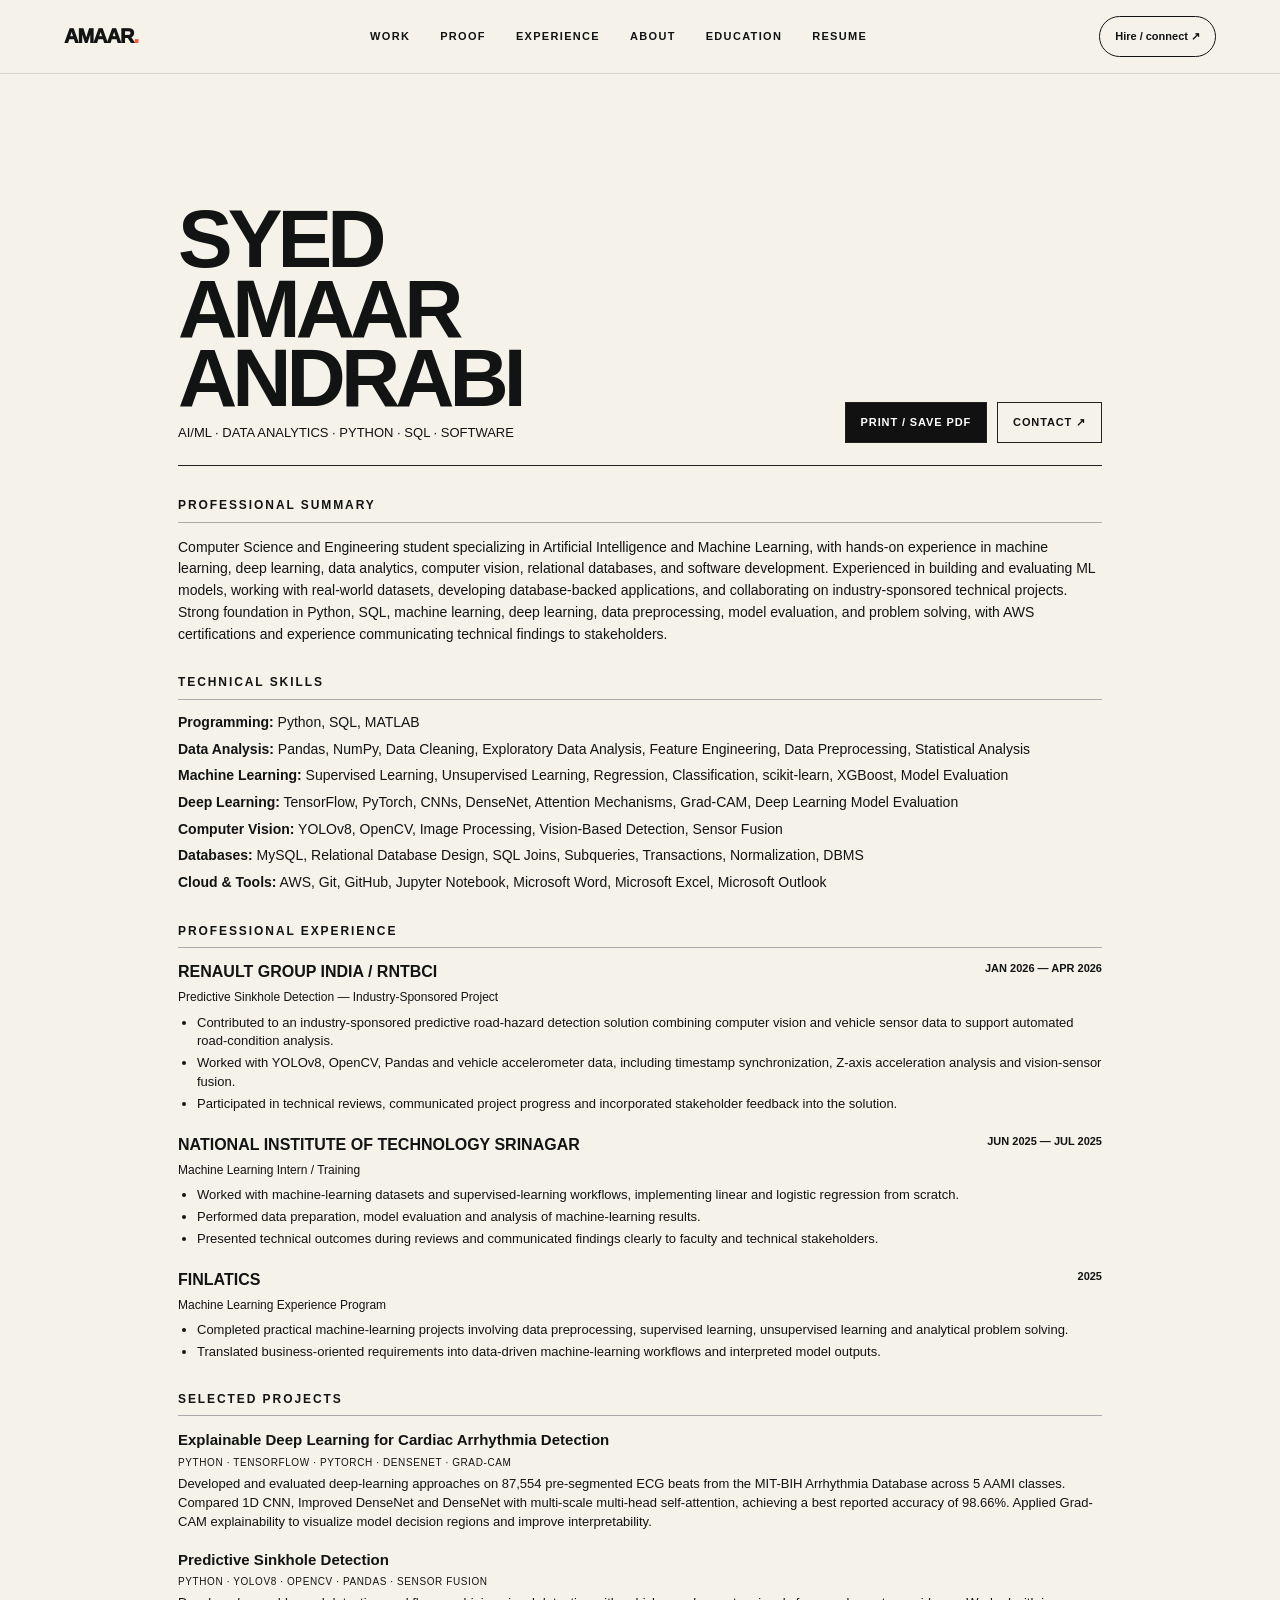
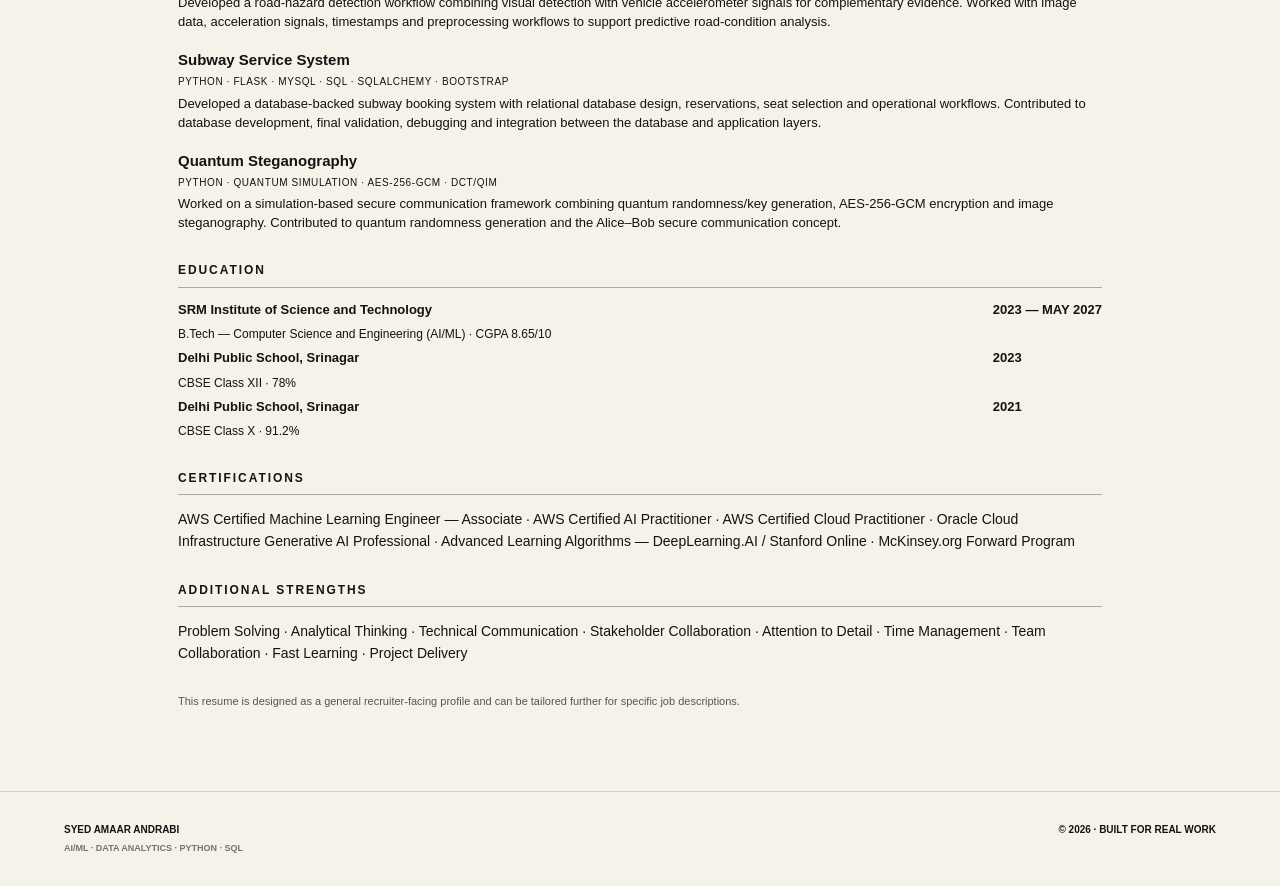
==== resume.html @ 5c169133 "Add general recruiter resume page" ====
<!doctype html>
<html lang="en">
<head>
<meta charset="utf-8">
<meta name="viewport" content="width=device-width,initial-scale=1">
<title>Syed Amaar Andrabi — Resume</title>
<meta name="description" content="Syed Amaar Andrabi resume — AI/ML, data analytics, Python, SQL and software development.">
<link rel="stylesheet" href="styles.css?v=4">
<link rel="stylesheet" href="mobile-fix.css?v=1">
<style>
.resume-page{max-width:980px;margin:0 auto;padding:130px 28px 70px}.resume-top{display:flex;justify-content:space-between;gap:30px;align-items:flex-end;border-bottom:1px solid #222;padding-bottom:22px;margin-bottom:30px}.resume-top h1{font-size:clamp(42px,7vw,82px);line-height:.85;margin:0;letter-spacing:-.06em}.resume-top p{margin:10px 0 0;font-size:13px}.resume-actions{display:flex;gap:10px;flex-wrap:wrap}.resume-actions a{border:1px solid #222;padding:11px 15px;text-decoration:none;color:#111;font-size:11px;font-weight:700;letter-spacing:.08em}.resume-actions a:first-child{background:#111;color:#fff}.resume-section{margin:28px 0}.resume-section h2{font-size:12px;letter-spacing:.16em;margin:0 0 12px;border-bottom:1px solid #aaa;padding-bottom:7px}.resume-section p{font-size:14px;line-height:1.55}.resume-skills p{margin:5px 0}.resume-entry{margin:0 0 19px}.resume-entry-head{display:flex;justify-content:space-between;gap:20px}.resume-entry h3{font-size:16px;margin:0}.resume-entry .date{font-size:11px;font-weight:700;white-space:nowrap}.resume-entry .role{font-size:12px;margin:3px 0 7px}.resume-entry ul{margin:0;padding-left:19px}.resume-entry li{font-size:13px;line-height:1.45;margin:3px 0}.resume-project{margin-bottom:16px}.resume-project h3{font-size:15px;margin:0}.resume-project .tech{font-size:10px;letter-spacing:.06em;margin:3px 0 5px}.resume-project p{font-size:13px;margin:0;line-height:1.45}.resume-edu{display:grid;grid-template-columns:1fr auto;gap:5px 25px}.resume-edu strong{font-size:13px}.resume-edu span{font-size:12px}.resume-note{font-size:11px!important;opacity:.7}@media(max-width:700px){.resume-page{padding:100px 18px 45px}.resume-top{display:block}.resume-actions{margin-top:20px}.resume-entry-head{display:block}.resume-entry .date{display:block;margin-top:3px}.resume-edu{grid-template-columns:1fr}.resume-edu span{margin-bottom:8px}}
@media print{.nav,.resume-actions,footer{display:none!important}.resume-page{padding:20px;max-width:none}.resume-top h1{font-size:42px}}
</style>
</head>
<body>
<nav class="nav"><a class="logo" href="index.html#top">AMAAR<span>.</span></a><div class="navlinks"><a href="index.html#work">Work</a><a href="index.html#proof">Proof</a><a href="index.html#experience">Experience</a><a href="index.html#about">About</a><a href="index.html#education">Education</a><a href="resume.html">Resume</a></div><a class="pill" href="mailto:asyedamaar@gmail.com">Hire / connect ↗</a></nav>
<main class="resume-page">
<div class="resume-top"><div><h1>SYED<br>AMAAR<br>ANDRABI</h1><p>AI/ML · DATA ANALYTICS · PYTHON · SQL · SOFTWARE</p></div><div class="resume-actions"><a href="javascript:window.print()">PRINT / SAVE PDF</a><a href="mailto:asyedamaar@gmail.com">CONTACT ↗</a></div></div>
<section class="resume-section"><h2>PROFESSIONAL SUMMARY</h2><p>Computer Science and Engineering student specializing in Artificial Intelligence and Machine Learning, with hands-on experience in machine learning, deep learning, data analytics, computer vision, relational databases, and software development. Experienced in building and evaluating ML models, working with real-world datasets, developing database-backed applications, and collaborating on industry-sponsored technical projects. Strong foundation in Python, SQL, machine learning, deep learning, data preprocessing, model evaluation, and problem solving, with AWS certifications and experience communicating technical findings to stakeholders.</p></section>
<section class="resume-section resume-skills"><h2>TECHNICAL SKILLS</h2><p><strong>Programming:</strong> Python, SQL, MATLAB</p><p><strong>Data Analysis:</strong> Pandas, NumPy, Data Cleaning, Exploratory Data Analysis, Feature Engineering, Data Preprocessing, Statistical Analysis</p><p><strong>Machine Learning:</strong> Supervised Learning, Unsupervised Learning, Regression, Classification, scikit-learn, XGBoost, Model Evaluation</p><p><strong>Deep Learning:</strong> TensorFlow, PyTorch, CNNs, DenseNet, Attention Mechanisms, Grad-CAM, Deep Learning Model Evaluation</p><p><strong>Computer Vision:</strong> YOLOv8, OpenCV, Image Processing, Vision-Based Detection, Sensor Fusion</p><p><strong>Databases:</strong> MySQL, Relational Database Design, SQL Joins, Subqueries, Transactions, Normalization, DBMS</p><p><strong>Cloud &amp; Tools:</strong> AWS, Git, GitHub, Jupyter Notebook, Microsoft Word, Microsoft Excel, Microsoft Outlook</p></section>
<section class="resume-section"><h2>PROFESSIONAL EXPERIENCE</h2>
<div class="resume-entry"><div class="resume-entry-head"><h3>RENAULT GROUP INDIA / RNTBCI</h3><span class="date">JAN 2026 — APR 2026</span></div><div class="role">Predictive Sinkhole Detection — Industry-Sponsored Project</div><ul><li>Contributed to an industry-sponsored predictive road-hazard detection solution combining computer vision and vehicle sensor data to support automated road-condition analysis.</li><li>Worked with YOLOv8, OpenCV, Pandas and vehicle accelerometer data, including timestamp synchronization, Z-axis acceleration analysis and vision-sensor fusion.</li><li>Participated in technical reviews, communicated project progress and incorporated stakeholder feedback into the solution.</li></ul></div>
<div class="resume-entry"><div class="resume-entry-head"><h3>NATIONAL INSTITUTE OF TECHNOLOGY SRINAGAR</h3><span class="date">JUN 2025 — JUL 2025</span></div><div class="role">Machine Learning Intern / Training</div><ul><li>Worked with machine-learning datasets and supervised-learning workflows, implementing linear and logistic regression from scratch.</li><li>Performed data preparation, model evaluation and analysis of machine-learning results.</li><li>Presented technical outcomes during reviews and communicated findings clearly to faculty and technical stakeholders.</li></ul></div>
<div class="resume-entry"><div class="resume-entry-head"><h3>FINLATICS</h3><span class="date">2025</span></div><div class="role">Machine Learning Experience Program</div><ul><li>Completed practical machine-learning projects involving data preprocessing, supervised learning, unsupervised learning and analytical problem solving.</li><li>Translated business-oriented requirements into data-driven machine-learning workflows and interpreted model outputs.</li></ul></div>
</section>
<section class="resume-section"><h2>SELECTED PROJECTS</h2>
<div class="resume-project"><h3>Explainable Deep Learning for Cardiac Arrhythmia Detection</h3><div class="tech">PYTHON · TENSORFLOW · PYTORCH · DENSENET · GRAD-CAM</div><p>Developed and evaluated deep-learning approaches on 87,554 pre-segmented ECG beats from the MIT-BIH Arrhythmia Database across 5 AAMI classes. Compared 1D CNN, Improved DenseNet and DenseNet with multi-scale multi-head self-attention, achieving a best reported accuracy of 98.66%. Applied Grad-CAM explainability to visualize model decision regions and improve interpretability.</p></div>
<div class="resume-project"><h3>Predictive Sinkhole Detection</h3><div class="tech">PYTHON · YOLOV8 · OPENCV · PANDAS · SENSOR FUSION</div><p>Developed a road-hazard detection workflow combining visual detection with vehicle accelerometer signals for complementary evidence. Worked with image data, acceleration signals, timestamps and preprocessing workflows to support predictive road-condition analysis.</p></div>
<div class="resume-project"><h3>Subway Service System</h3><div class="tech">PYTHON · FLASK · MYSQL · SQL · SQLALCHEMY · BOOTSTRAP</div><p>Developed a database-backed subway booking system with relational database design, reservations, seat selection and operational workflows. Contributed to database development, final validation, debugging and integration between the database and application layers.</p></div>
<div class="resume-project"><h3>Quantum Steganography</h3><div class="tech">PYTHON · QUANTUM SIMULATION · AES-256-GCM · DCT/QIM</div><p>Worked on a simulation-based secure communication framework combining quantum randomness/key generation, AES-256-GCM encryption and image steganography. Contributed to quantum randomness generation and the Alice–Bob secure communication concept.</p></div>
</section>
<section class="resume-section"><h2>EDUCATION</h2><div class="resume-edu"><strong>SRM Institute of Science and Technology</strong><strong>2023 — MAY 2027</strong><span>B.Tech — Computer Science and Engineering (AI/ML) · CGPA 8.65/10</span><span></span><strong>Delhi Public School, Srinagar</strong><strong>2023</strong><span>CBSE Class XII · 78%</span><span></span><strong>Delhi Public School, Srinagar</strong><strong>2021</strong><span>CBSE Class X · 91.2%</span><span></span></div></section>
<section class="resume-section"><h2>CERTIFICATIONS</h2><p>AWS Certified Machine Learning Engineer — Associate · AWS Certified AI Practitioner · AWS Certified Cloud Practitioner · Oracle Cloud Infrastructure Generative AI Professional · Advanced Learning Algorithms — DeepLearning.AI / Stanford Online · McKinsey.org Forward Program</p></section>
<section class="resume-section"><h2>ADDITIONAL STRENGTHS</h2><p>Problem Solving · Analytical Thinking · Technical Communication · Stakeholder Collaboration · Attention to Detail · Time Management · Team Collaboration · Fast Learning · Project Delivery</p></section>
<p class="resume-note">This resume is designed as a general recruiter-facing profile and can be tailored further for specific job descriptions.</p>
</main>
<footer><div><b>SYED AMAAR ANDRABI</b><span>AI/ML · DATA ANALYTICS · PYTHON · SQL</span></div><div>© 2026 · BUILT FOR REAL WORK</div></footer>
</body>
</html>
---- styles.css ----
*{box-sizing:border-box}html{scroll-behavior:smooth}body{margin:0;background:#f5f2ea;color:#121313;font-family:Arial,Helvetica,sans-serif;line-height:1.55}a{color:inherit;text-decoration:none}i{font-style:normal;color:#ff5738}.nav{height:74px;padding:0 5vw;border-bottom:1px solid #d9d5cc;display:flex;align-items:center;justify-content:space-between;position:sticky;top:0;z-index:30;background:#f5f2eaf2;backdrop-filter:blur(12px)}.logo{font-weight:950;font-size:20px;letter-spacing:-1px}.logo span{color:#ff5738}.navlinks{display:flex;gap:30px;font-size:11px;font-weight:900;letter-spacing:.12em;text-transform:uppercase}.pill{border:1px solid #121313;border-radius:999px;padding:11px 15px;font-size:11px;font-weight:900}.hero{min-height:calc(100vh - 74px);padding:6vw 5vw 7vw;display:grid;grid-template-columns:1.05fr .95fr;gap:7vw;align-items:center}.status,.overline,.section-title>div>p,.casehero>p,.kicker{font-size:10px;font-weight:900;letter-spacing:.16em}.status{display:block;white-space:nowrap}.status i{display:inline-block;width:7px;height:7px;border-radius:50%;background:#ff5738;margin-right:8px;vertical-align:middle}.overline{color:#77736b;margin-top:28px}.hero h1{font-size:clamp(80px,11vw,170px);line-height:.77;letter-spacing:-.085em;margin:24px 0 30px}.hero-copy{max-width:610px;font-size:18px;line-height:1.6;color:#67635c}.hero-buttons{display:flex;gap:10px;margin-top:30px}.blackbtn,.linebtn{padding:14px 19px;border-radius:999px;font-size:12px;font-weight:900}.blackbtn{background:#121313;color:white}.linebtn{border:1px solid #121313}.hero-right{display:flex;justify-content:center}.terminal{background:#171a19;color:#e9e6de;width:min(560px,100%);padding:24px;box-shadow:25px 25px 0 #ded8cb;border:1px solid #292d2b}.termbar{display:flex;justify-content:space-between;color:#999b94;font-size:10px;letter-spacing:.1em;border-bottom:1px solid #303532;padding-bottom:16px}.termbar b{color:#ff5738}.termline{font-family:monospace;color:#aaa;margin-top:26px;font-size:12px}.termline em{color:#ff5738;font-style:normal}.terminal>strong{display:block;font-size:16px;letter-spacing:.06em;margin-top:8px}.metrics{display:grid;grid-template-columns:repeat(2,1fr);gap:1px;background:#3a3e3a;margin-top:12px}.metrics span{background:#171a19;padding:18px}.metrics b{display:block;font-size:28px}.metrics small{color:#8f938c;font-size:9px;letter-spacing:.1em}.cursor{color:#ff5738;margin-top:25px}.marquee{display:flex;justify-content:space-around;align-items:center;gap:18px;flex-wrap:wrap;border-block:1px solid #d9d5cc;padding:19px 5vw;font-size:10px;font-weight:950;letter-spacing:.15em;color:#65615a}.marquee b{color:#ff5738}.section{padding:10vw 5vw}.section-title{display:flex;justify-content:space-between;align-items:end;gap:50px;margin-bottom:50px}.section-title h2{font-size:clamp(54px,6vw,92px);line-height:.84;letter-spacing:-.075em;margin:10px 0}.section-intro{max-width:380px;color:#68645d;font-size:14px;line-height:1.6}.filterbar{display:flex;gap:7px;flex-wrap:wrap;margin-bottom:18px}.filterbar button{background:transparent;border:1px solid #d4cfc5;border-radius:999px;padding:9px 13px;font-size:10px;font-weight:900;cursor:pointer}.filterbar button.on{background:#121313;color:white;border-color:#121313}.project-grid{display:grid;grid-template-columns:repeat(2,1fr);gap:12px}.project-card{min-height:430px;padding:24px;display:flex;flex-direction:column;justify-content:space-between;border:1px solid #d3cec4;transition:transform .2s,box-shadow .2s}.project-card:hover{transform:translate(-4px,-4px);box-shadow:10px 10px 0 #121313}.project-card:nth-child(1){background:#e4eee8}.project-card:nth-child(2){background:#f0e0d9}.project-card:nth-child(3){background:#e7e2f0}.project-card:nth-child(4){background:#e8e7dc}.cardtop,.cardbottom{display:flex;justify-content:space-between;gap:15px;font-size:9px;font-weight:900;letter-spacing:.12em}.cardtop span{color:#ff5738}.project-card h3{font-size:35px;line-height:.96;letter-spacing:-.045em}.project-card p{color:#5f5c56;line-height:1.55}.cardbottom{border-top:1px solid #bbb5ab;padding-top:16px}.proof{background:#e0dbd0}.proofgrid{display:grid;grid-template-columns:repeat(4,1fr);border-top:1px solid #bcb5a9;border-left:1px solid #bcb5a9}.proofgrid div{padding:26px;border-right:1px solid #bcb5a9;border-bottom:1px solid #bcb5a9}.proofgrid strong{font-size:42px;letter-spacing:-.05em}.proofgrid span{display:block;font-size:9px;font-weight:900;letter-spacing:.13em;margin-top:6px}.proofgrid p{color:#68645d;font-size:12px}.experience{background:#171a19;color:#f4f1e9;padding:10vw 5vw}.section-inner{max-width:1250px;margin:auto}.light .section-title>div>p{color:#9c9f98}.exp-list{max-width:1050px}.exp-list article{display:grid;grid-template-columns:180px 1fr;gap:35px;border-top:1px solid #3b403c;padding:32px 0}.exp-list small{font-size:9px;color:#9c9f98;letter-spacing:.14em;font-weight:900}.exp-list h3{font-size:28px;margin:0 0 5px}.exp-list label{font-size:10px;letter-spacing:.12em;color:#ff947e;font-weight:900}.exp-list p{color:#c8cbc4;line-height:1.6;max-width:700px}.skilltable{display:grid;grid-template-columns:repeat(4,1fr);border-top:1px solid #d4cfc5;border-left:1px solid #d4cfc5}.skilltable div{min-height:190px;padding:22px;border-right:1px solid #d4cfc5;border-bottom:1px solid #d4cfc5}.skilltable small{font-size:9px;color:#999}.skilltable h3{font-size:19px;margin:30px 0 8px}.skilltable p{font-size:11px;color:#68645d}.credentials{padding:8vw 5vw;background:#121313;color:#f4f1e9;display:grid;grid-template-columns:1fr 1fr;gap:8vw}.credentials>div>p{font-size:10px;letter-spacing:.16em;font-weight:900}.credentials h2{font-size:clamp(50px,6vw,85px);line-height:.85;letter-spacing:-.07em}.credlist{border-top:1px solid #393d3a}.credlist span{display:flex;justify-content:space-between;gap:20px;padding:17px 0;border-bottom:1px solid #393d3a;font-size:12px;font-weight:700}.credlist b{color:#ff947e;font-size:9px}.about{display:grid;grid-template-columns:1fr 1fr;gap:8vw}.aboutcopy{max-width:650px}.aboutcopy>p{font-size:17px;color:#68645d;line-height:1.7}.contact{display:flex;gap:8px;flex-wrap:wrap;margin-top:28px}.contact a{border:1px solid #d4cfc5;padding:13px 15px;font-size:10px;font-weight:900}.contact a:hover{background:#121313;color:white}.casehero{padding:8vw 5vw 6vw;border-bottom:1px solid #d9d5cc}.back{font-size:10px;font-weight:900;letter-spacing:.12em}.casehero>p{color:#ff5738;margin-top:55px}.casehero h1{font-size:clamp(55px,8vw,120px);line-height:.84;letter-spacing:-.08em;max-width:1100px;margin:20px 0 30px}.case-meta{display:flex;justify-content:space-between;gap:30px;max-width:1050px;color:#66625b;font-size:12px}.casebody{padding:7vw 10vw}.caseintro{max-width:900px}.caseintro h2{font-size:clamp(35px,4vw,58px);line-height:1;letter-spacing:-.055em}.facts{display:grid;grid-template-columns:repeat(4,1fr);margin:70px 0;border-block:1px solid #d4cfc5}.facts div{padding:25px;border-right:1px solid #d4cfc5}.facts strong{display:block;font-size:35px}.facts span{font-size:9px;color:#6b675f;text-transform:uppercase;letter-spacing:.12em}.casegrid{display:grid;grid-template-columns:1fr 1fr;gap:8vw}.casegrid article{padding-top:20px;border-top:1px solid #d4cfc5}.casegrid h3{font-size:30px}.casegrid ul{padding:0;list-style:none}.casegrid li{padding:16px 0;border-bottom:1px solid #ddd8cf;color:#5f5b54}.casetags{display:flex;flex-wrap:wrap;gap:8px;margin:25px 0}.casetags span{border:1px solid #c9c3b8;border-radius:999px;padding:9px 11px;font-size:10px}.note{padding:20px;background:#e7e2d8;color:#625e56;font-size:12px;line-height:1.6}.repo{display:inline-block;margin-top:25px;background:#121313;color:white;padding:13px 16px;font-size:10px;font-weight:900}.sinkhole-detail,.results{margin-top:90px;padding-top:55px;border-top:1px solid #d4cfc5}.detail-head{max-width:850px}.detail-head h2,.visuals h2{font-size:clamp(45px,5vw,72px);line-height:.9;letter-spacing:-.06em}.pipeline{margin-top:45px;border-top:1px solid #d4cfc5}.pipeline>div{display:grid;grid-template-columns:55px 1fr 1.4fr;gap:18px;align-items:center;padding:18px 0;border-bottom:1px solid #d4cfc5}.pipeline small{font-size:9px;color:#ff5738;font-weight:900}.pipeline span{font-size:11px;color:#68645d}.pipeline>b{text-align:center;color:#ff5738}.technical-notes{display:grid;grid-template-columns:repeat(3,1fr);gap:14px;margin-top:55px}.technical-notes article{border:1px solid #d4cfc5;padding:22px;background:#ebe7de}.technical-notes h3{font-size:22px}.technical-notes p:not(.kicker){font-size:12px;color:#625e56}.visuals{margin-top:90px;padding-top:35px;border-top:1px solid #d4cfc5}.visual-grid{display:grid;grid-template-columns:1fr 1fr;gap:20px;margin-top:40px}.visual-grid figure{margin:0;border:1px solid #d4cfc5;background:#ebe7de;padding:14px}.visual-grid img{display:block;width:100%;height:auto}.visual-grid figcaption{font-size:10px;color:#68645d;padding:13px 3px}.results h2{font-size:50px}.results table{width:100%;border-collapse:collapse}.results th,.results td{text-align:left;padding:15px;border-bottom:1px solid #d4cfc5;font-size:12px}.footnote{font-size:10px;color:#77736b}footer{padding:30px 5vw;border-top:1px solid #d4cfc5;display:flex;justify-content:space-between;font-size:10px;font-weight:800}footer span{display:block;color:#77736b;font-size:9px;margin-top:5px}.education-grid{display:grid;grid-template-columns:2fr 1fr 1fr;border-top:1px solid #d4cfc5}.education-grid article{padding:28px 24px;border-right:1px solid #d4cfc5;min-height:190px}.education-grid h3{font-size:24px;line-height:1.05;margin:30px 0 12px}.education-grid p{color:#666}.education-grid small{letter-spacing:.14em;font-weight:700;color:#777}.education-grid strong{font-size:18px}@media(max-width:850px){.navlinks{display:none}.hero,.about,.credentials{grid-template-columns:1fr}.hero{padding-top:60px}.hero h1{font-size:80px}.status{white-space:normal}.project-grid{grid-template-columns:1fr}.proofgrid,.skilltable{grid-template-columns:repeat(2,1fr)}.section-title{display:block}.exp-list article{grid-template-columns:1fr;gap:10px}.casegrid{grid-template-columns:1fr}.facts{grid-template-columns:repeat(2,1fr)}.case-meta{display:block}.case-meta strong{display:block;margin-top:12px}.education-grid,.technical-notes{grid-template-columns:1fr}.visual-grid{grid-template-columns:1fr}}@media(max-width:520px){.nav{padding:0 20px}.pill{display:none}.hero,.section,.experience,.credentials,.about,.casehero{padding-left:20px;padding-right:20px}.hero h1{font-size:70px}.proofgrid,.skilltable{grid-template-columns:1fr}.project-card{min-height:370px}.casehero h1{font-size:52px}.facts{grid-template-columns:1fr}.credentials{gap:30px}footer{display:block}}
---- mobile-fix.css ----
/* Mobile hero layout fix */
@media (max-width:850px){
  .hero-left{width:100%;min-width:0;}
  .status{white-space:nowrap;width:max-content;max-width:100%;font-size:9px;letter-spacing:.11em;}
  .overline{margin-top:22px;}
  .hero h1{font-size:clamp(64px,15vw,88px);line-height:.8;overflow-wrap:normal;word-break:normal;}
}
@media (max-width:520px){
  .hero{padding-top:48px;gap:45px;}
  .hero-left{width:100%;min-width:0;}
  .status{white-space:nowrap;width:100%;font-size:8px;letter-spacing:.08em;overflow:visible;}
  .overline{margin-top:20px;font-size:9px;}
  .hero h1{font-size:clamp(58px,18vw,78px);margin-top:20px;margin-bottom:28px;line-height:.81;}
  .hero-copy{font-size:16px;}
  .hero-buttons{flex-wrap:wrap;}
}
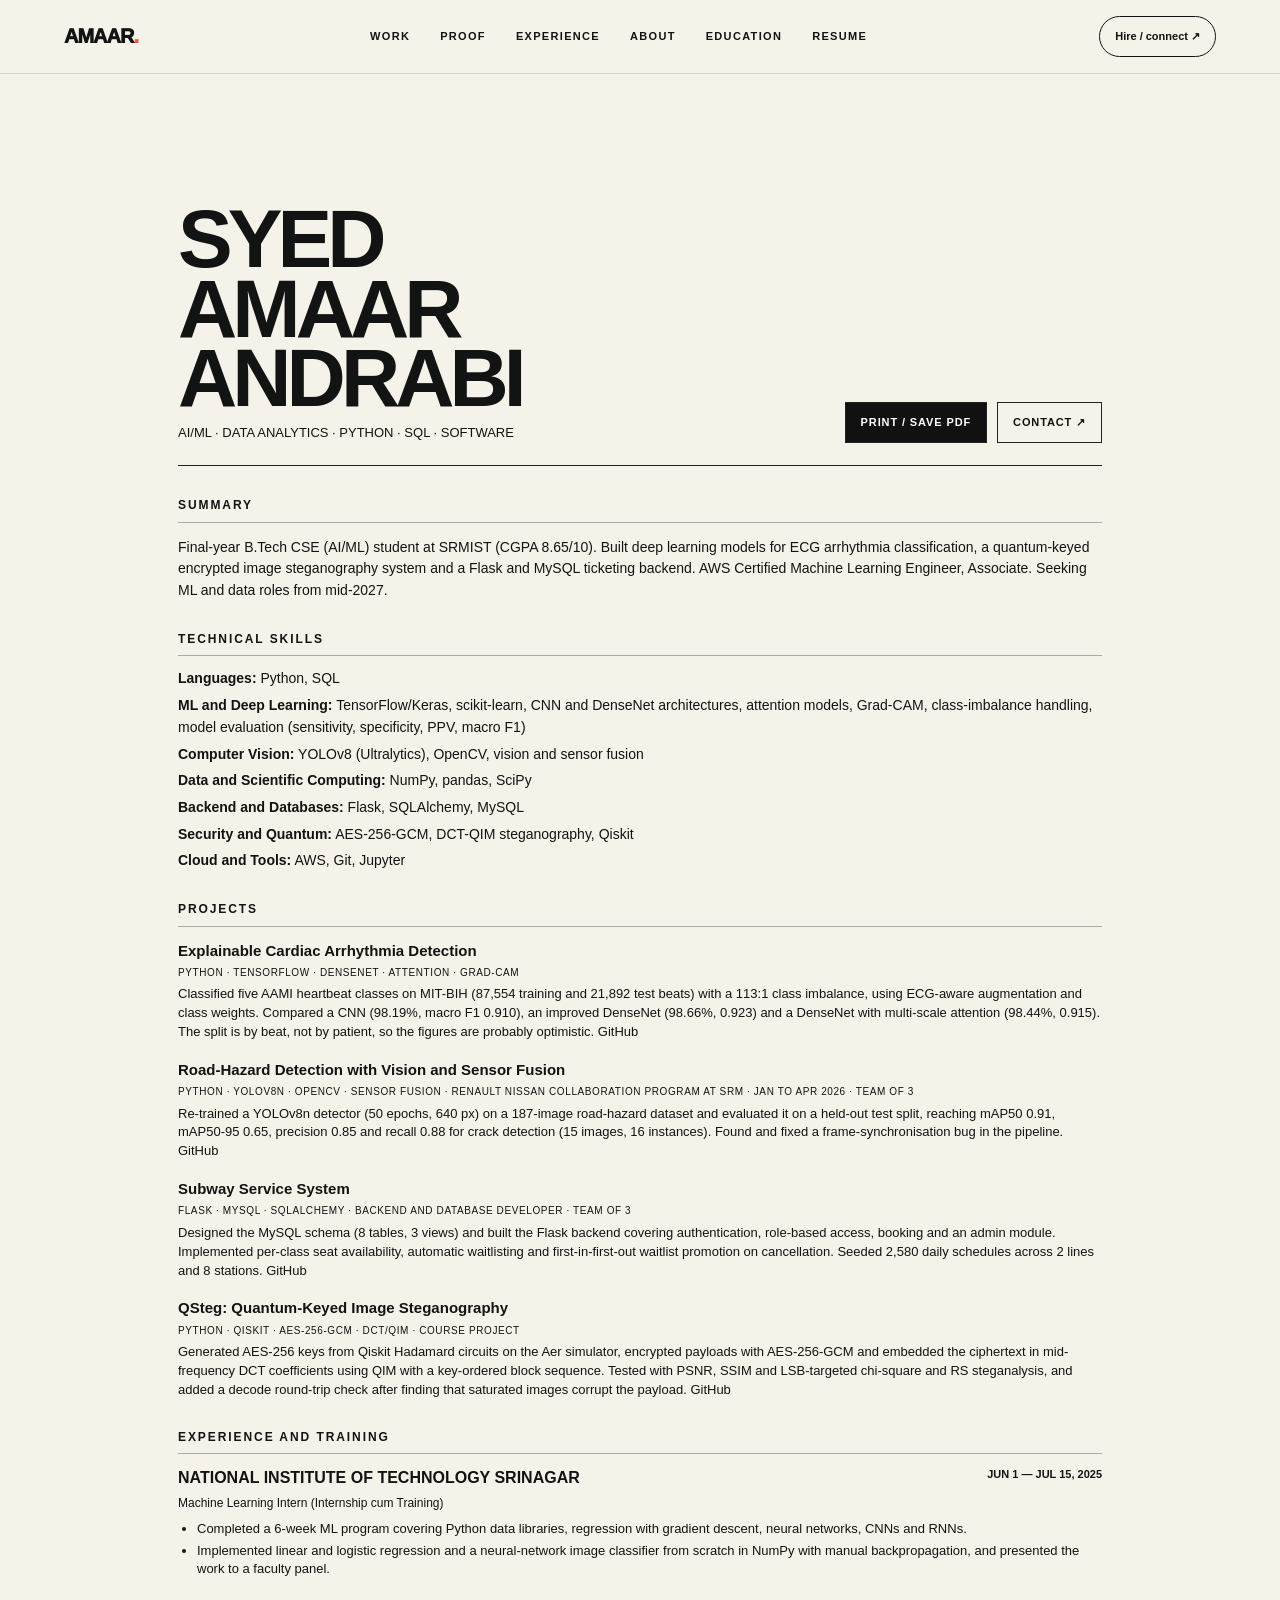
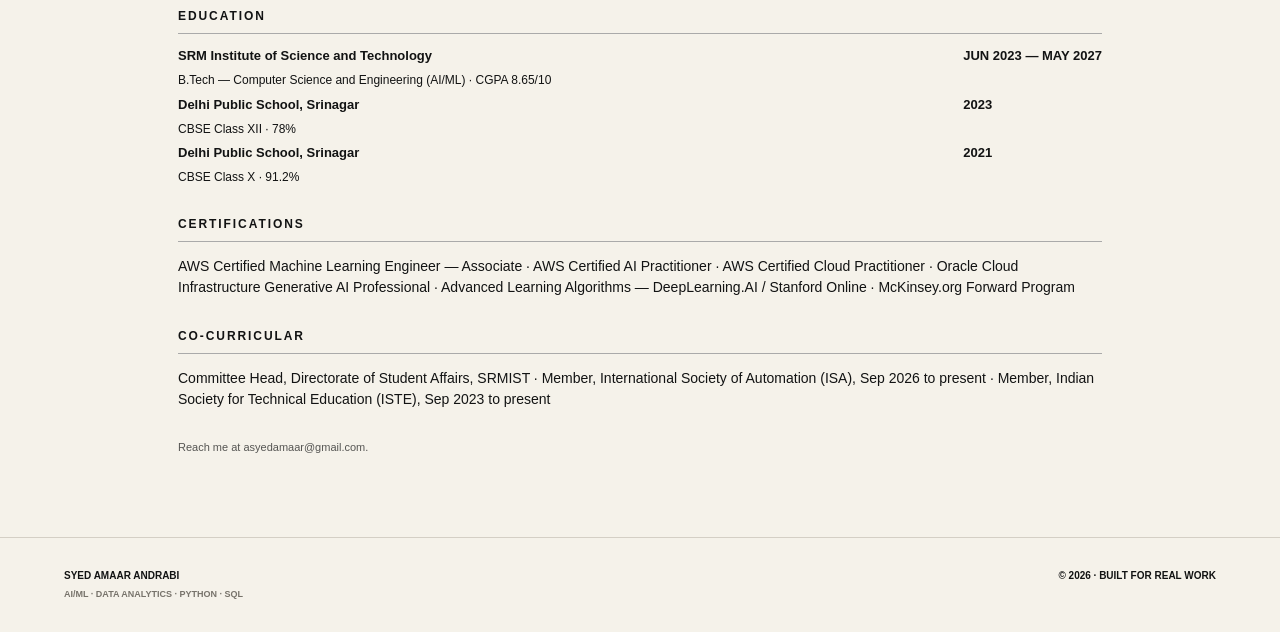
==== commit 817e87b8: "Add files via upload" ====
--- a/resume.html
+++ b/resume.html
@@ -16,23 +16,21 @@
 <nav class="nav"><a class="logo" href="index.html#top">AMAAR<span>.</span></a><div class="navlinks"><a href="index.html#work">Work</a><a href="index.html#proof">Proof</a><a href="index.html#experience">Experience</a><a href="index.html#about">About</a><a href="index.html#education">Education</a><a href="resume.html">Resume</a></div><a class="pill" href="mailto:asyedamaar@gmail.com">Hire / connect ↗</a></nav>
 <main class="resume-page">
 <div class="resume-top"><div><h1>SYED<br>AMAAR<br>ANDRABI</h1><p>AI/ML · DATA ANALYTICS · PYTHON · SQL · SOFTWARE</p></div><div class="resume-actions"><a href="javascript:window.print()">PRINT / SAVE PDF</a><a href="mailto:asyedamaar@gmail.com">CONTACT ↗</a></div></div>
-<section class="resume-section"><h2>PROFESSIONAL SUMMARY</h2><p>Computer Science and Engineering student specializing in Artificial Intelligence and Machine Learning, with hands-on experience in machine learning, deep learning, data analytics, computer vision, relational databases, and software development. Experienced in building and evaluating ML models, working with real-world datasets, developing database-backed applications, and collaborating on industry-sponsored technical projects. Strong foundation in Python, SQL, machine learning, deep learning, data preprocessing, model evaluation, and problem solving, with AWS certifications and experience communicating technical findings to stakeholders.</p></section>
-<section class="resume-section resume-skills"><h2>TECHNICAL SKILLS</h2><p><strong>Programming:</strong> Python, SQL, MATLAB</p><p><strong>Data Analysis:</strong> Pandas, NumPy, Data Cleaning, Exploratory Data Analysis, Feature Engineering, Data Preprocessing, Statistical Analysis</p><p><strong>Machine Learning:</strong> Supervised Learning, Unsupervised Learning, Regression, Classification, scikit-learn, XGBoost, Model Evaluation</p><p><strong>Deep Learning:</strong> TensorFlow, PyTorch, CNNs, DenseNet, Attention Mechanisms, Grad-CAM, Deep Learning Model Evaluation</p><p><strong>Computer Vision:</strong> YOLOv8, OpenCV, Image Processing, Vision-Based Detection, Sensor Fusion</p><p><strong>Databases:</strong> MySQL, Relational Database Design, SQL Joins, Subqueries, Transactions, Normalization, DBMS</p><p><strong>Cloud &amp; Tools:</strong> AWS, Git, GitHub, Jupyter Notebook, Microsoft Word, Microsoft Excel, Microsoft Outlook</p></section>
-<section class="resume-section"><h2>PROFESSIONAL EXPERIENCE</h2>
-<div class="resume-entry"><div class="resume-entry-head"><h3>RENAULT GROUP INDIA / RNTBCI</h3><span class="date">JAN 2026 — APR 2026</span></div><div class="role">Predictive Sinkhole Detection — Industry-Sponsored Project</div><ul><li>Contributed to an industry-sponsored predictive road-hazard detection solution combining computer vision and vehicle sensor data to support automated road-condition analysis.</li><li>Worked with YOLOv8, OpenCV, Pandas and vehicle accelerometer data, including timestamp synchronization, Z-axis acceleration analysis and vision-sensor fusion.</li><li>Participated in technical reviews, communicated project progress and incorporated stakeholder feedback into the solution.</li></ul></div>
-<div class="resume-entry"><div class="resume-entry-head"><h3>NATIONAL INSTITUTE OF TECHNOLOGY SRINAGAR</h3><span class="date">JUN 2025 — JUL 2025</span></div><div class="role">Machine Learning Intern / Training</div><ul><li>Worked with machine-learning datasets and supervised-learning workflows, implementing linear and logistic regression from scratch.</li><li>Performed data preparation, model evaluation and analysis of machine-learning results.</li><li>Presented technical outcomes during reviews and communicated findings clearly to faculty and technical stakeholders.</li></ul></div>
-<div class="resume-entry"><div class="resume-entry-head"><h3>FINLATICS</h3><span class="date">2025</span></div><div class="role">Machine Learning Experience Program</div><ul><li>Completed practical machine-learning projects involving data preprocessing, supervised learning, unsupervised learning and analytical problem solving.</li><li>Translated business-oriented requirements into data-driven machine-learning workflows and interpreted model outputs.</li></ul></div>
+<section class="resume-section"><h2>SUMMARY</h2><p>Final-year B.Tech CSE (AI/ML) student at SRMIST (CGPA 8.65/10). Built deep learning models for ECG arrhythmia classification, a quantum-keyed encrypted image steganography system and a Flask and MySQL ticketing backend. AWS Certified Machine Learning Engineer, Associate. Seeking ML and data roles from mid-2027.</p></section>
+<section class="resume-section resume-skills"><h2>TECHNICAL SKILLS</h2><p><strong>Languages:</strong> Python, SQL</p><p><strong>ML and Deep Learning:</strong> TensorFlow/Keras, scikit-learn, CNN and DenseNet architectures, attention models, Grad-CAM, class-imbalance handling, model evaluation (sensitivity, specificity, PPV, macro F1)</p><p><strong>Computer Vision:</strong> YOLOv8 (Ultralytics), OpenCV, vision and sensor fusion</p><p><strong>Data and Scientific Computing:</strong> NumPy, pandas, SciPy</p><p><strong>Backend and Databases:</strong> Flask, SQLAlchemy, MySQL</p><p><strong>Security and Quantum:</strong> AES-256-GCM, DCT-QIM steganography, Qiskit</p><p><strong>Cloud and Tools:</strong> AWS, Git, Jupyter</p></section>
+<section class="resume-section"><h2>PROJECTS</h2>
+<div class="resume-project"><h3>Explainable Cardiac Arrhythmia Detection</h3><div class="tech">PYTHON · TENSORFLOW · DENSENET · ATTENTION · GRAD-CAM</div><p>Classified five AAMI heartbeat classes on MIT-BIH (87,554 training and 21,892 test beats) with a 113:1 class imbalance, using ECG-aware augmentation and class weights. Compared a CNN (98.19%, macro F1 0.910), an improved DenseNet (98.66%, 0.923) and a DenseNet with multi-scale attention (98.44%, 0.915). The split is by beat, not by patient, so the figures are probably optimistic. <a href="https://github.com/asyedamaar-ops/Explainable-Deep-Learning-Based-Predictive-Modelling-for-Early-Detection-of-Cardiac-Arrhythmias">GitHub</a></p></div>
+<div class="resume-project"><h3>Road-Hazard Detection with Vision and Sensor Fusion</h3><div class="tech">PYTHON · YOLOV8N · OPENCV · SENSOR FUSION · RENAULT NISSAN COLLABORATION PROGRAM AT SRM · JAN TO APR 2026 · TEAM OF 3</div><p>Re-trained a YOLOv8n detector (50 epochs, 640 px) on a 187-image road-hazard dataset and evaluated it on a held-out test split, reaching mAP50 0.91, mAP50-95 0.65, precision 0.85 and recall 0.88 for crack detection (15 images, 16 instances). Found and fixed a frame-synchronisation bug in the pipeline. <a href="https://github.com/asyedamaar-ops/road-hazard-vision-sensor-fusion">GitHub</a></p></div>
+<div class="resume-project"><h3>Subway Service System</h3><div class="tech">FLASK · MYSQL · SQLALCHEMY · BACKEND AND DATABASE DEVELOPER · TEAM OF 3</div><p>Designed the MySQL schema (8 tables, 3 views) and built the Flask backend covering authentication, role-based access, booking and an admin module. Implemented per-class seat availability, automatic waitlisting and first-in-first-out waitlist promotion on cancellation. Seeded 2,580 daily schedules across 2 lines and 8 stations. <a href="https://github.com/asyedamaar-ops/subway-service-system">GitHub</a></p></div>
+<div class="resume-project"><h3>QSteg: Quantum-Keyed Image Steganography</h3><div class="tech">PYTHON · QISKIT · AES-256-GCM · DCT/QIM · COURSE PROJECT</div><p>Generated AES-256 keys from Qiskit Hadamard circuits on the Aer simulator, encrypted payloads with AES-256-GCM and embedded the ciphertext in mid-frequency DCT coefficients using QIM with a key-ordered block sequence. Tested with PSNR, SSIM and LSB-targeted chi-square and RS steganalysis, and added a decode round-trip check after finding that saturated images corrupt the payload. <a href="https://github.com/asyedamaar-ops/Quantum-Steganography">GitHub</a></p></div>
 </section>
-<section class="resume-section"><h2>SELECTED PROJECTS</h2>
-<div class="resume-project"><h3>Explainable Deep Learning for Cardiac Arrhythmia Detection</h3><div class="tech">PYTHON · TENSORFLOW · PYTORCH · DENSENET · GRAD-CAM</div><p>Developed and evaluated deep-learning approaches on 87,554 pre-segmented ECG beats from the MIT-BIH Arrhythmia Database across 5 AAMI classes. Compared 1D CNN, Improved DenseNet and DenseNet with multi-scale multi-head self-attention, achieving a best reported accuracy of 98.66%. Applied Grad-CAM explainability to visualize model decision regions and improve interpretability.</p></div>
-<div class="resume-project"><h3>Predictive Sinkhole Detection</h3><div class="tech">PYTHON · YOLOV8 · OPENCV · PANDAS · SENSOR FUSION</div><p>Developed a road-hazard detection workflow combining visual detection with vehicle accelerometer signals for complementary evidence. Worked with image data, acceleration signals, timestamps and preprocessing workflows to support predictive road-condition analysis.</p></div>
-<div class="resume-project"><h3>Subway Service System</h3><div class="tech">PYTHON · FLASK · MYSQL · SQL · SQLALCHEMY · BOOTSTRAP</div><p>Developed a database-backed subway booking system with relational database design, reservations, seat selection and operational workflows. Contributed to database development, final validation, debugging and integration between the database and application layers.</p></div>
-<div class="resume-project"><h3>Quantum Steganography</h3><div class="tech">PYTHON · QUANTUM SIMULATION · AES-256-GCM · DCT/QIM</div><p>Worked on a simulation-based secure communication framework combining quantum randomness/key generation, AES-256-GCM encryption and image steganography. Contributed to quantum randomness generation and the Alice–Bob secure communication concept.</p></div>
+<section class="resume-section"><h2>EXPERIENCE AND TRAINING</h2>
+<div class="resume-entry"><div class="resume-entry-head"><h3>NATIONAL INSTITUTE OF TECHNOLOGY SRINAGAR</h3><span class="date">JUN 1 — JUL 15, 2025</span></div><div class="role">Machine Learning Intern (Internship cum Training)</div><ul><li>Completed a 6-week ML program covering Python data libraries, regression with gradient descent, neural networks, CNNs and RNNs.</li><li>Implemented linear and logistic regression and a neural-network image classifier from scratch in NumPy with manual backpropagation, and presented the work to a faculty panel.</li></ul></div>
 </section>
-<section class="resume-section"><h2>EDUCATION</h2><div class="resume-edu"><strong>SRM Institute of Science and Technology</strong><strong>2023 — MAY 2027</strong><span>B.Tech — Computer Science and Engineering (AI/ML) · CGPA 8.65/10</span><span></span><strong>Delhi Public School, Srinagar</strong><strong>2023</strong><span>CBSE Class XII · 78%</span><span></span><strong>Delhi Public School, Srinagar</strong><strong>2021</strong><span>CBSE Class X · 91.2%</span><span></span></div></section>
+<section class="resume-section"><h2>EDUCATION</h2><div class="resume-edu"><strong>SRM Institute of Science and Technology</strong><strong>JUN 2023 — MAY 2027</strong><span>B.Tech — Computer Science and Engineering (AI/ML) · CGPA 8.65/10</span><span></span><strong>Delhi Public School, Srinagar</strong><strong>2023</strong><span>CBSE Class XII · 78%</span><span></span><strong>Delhi Public School, Srinagar</strong><strong>2021</strong><span>CBSE Class X · 91.2%</span><span></span></div></section>
 <section class="resume-section"><h2>CERTIFICATIONS</h2><p>AWS Certified Machine Learning Engineer — Associate · AWS Certified AI Practitioner · AWS Certified Cloud Practitioner · Oracle Cloud Infrastructure Generative AI Professional · Advanced Learning Algorithms — DeepLearning.AI / Stanford Online · McKinsey.org Forward Program</p></section>
-<section class="resume-section"><h2>ADDITIONAL STRENGTHS</h2><p>Problem Solving · Analytical Thinking · Technical Communication · Stakeholder Collaboration · Attention to Detail · Time Management · Team Collaboration · Fast Learning · Project Delivery</p></section>
-<p class="resume-note">This resume is designed as a general recruiter-facing profile and can be tailored further for specific job descriptions.</p>
+<section class="resume-section"><h2>CO-CURRICULAR</h2><p>Committee Head, Directorate of Student Affairs, SRMIST · Member, International Society of Automation (ISA), Sep 2026 to present · Member, Indian Society for Technical Education (ISTE), Sep 2023 to present</p></section>
+<p class="resume-note">Reach me at asyedamaar@gmail.com.</p>
 </main>
 <footer><div><b>SYED AMAAR ANDRABI</b><span>AI/ML · DATA ANALYTICS · PYTHON · SQL</span></div><div>© 2026 · BUILT FOR REAL WORK</div></footer>
 </body>
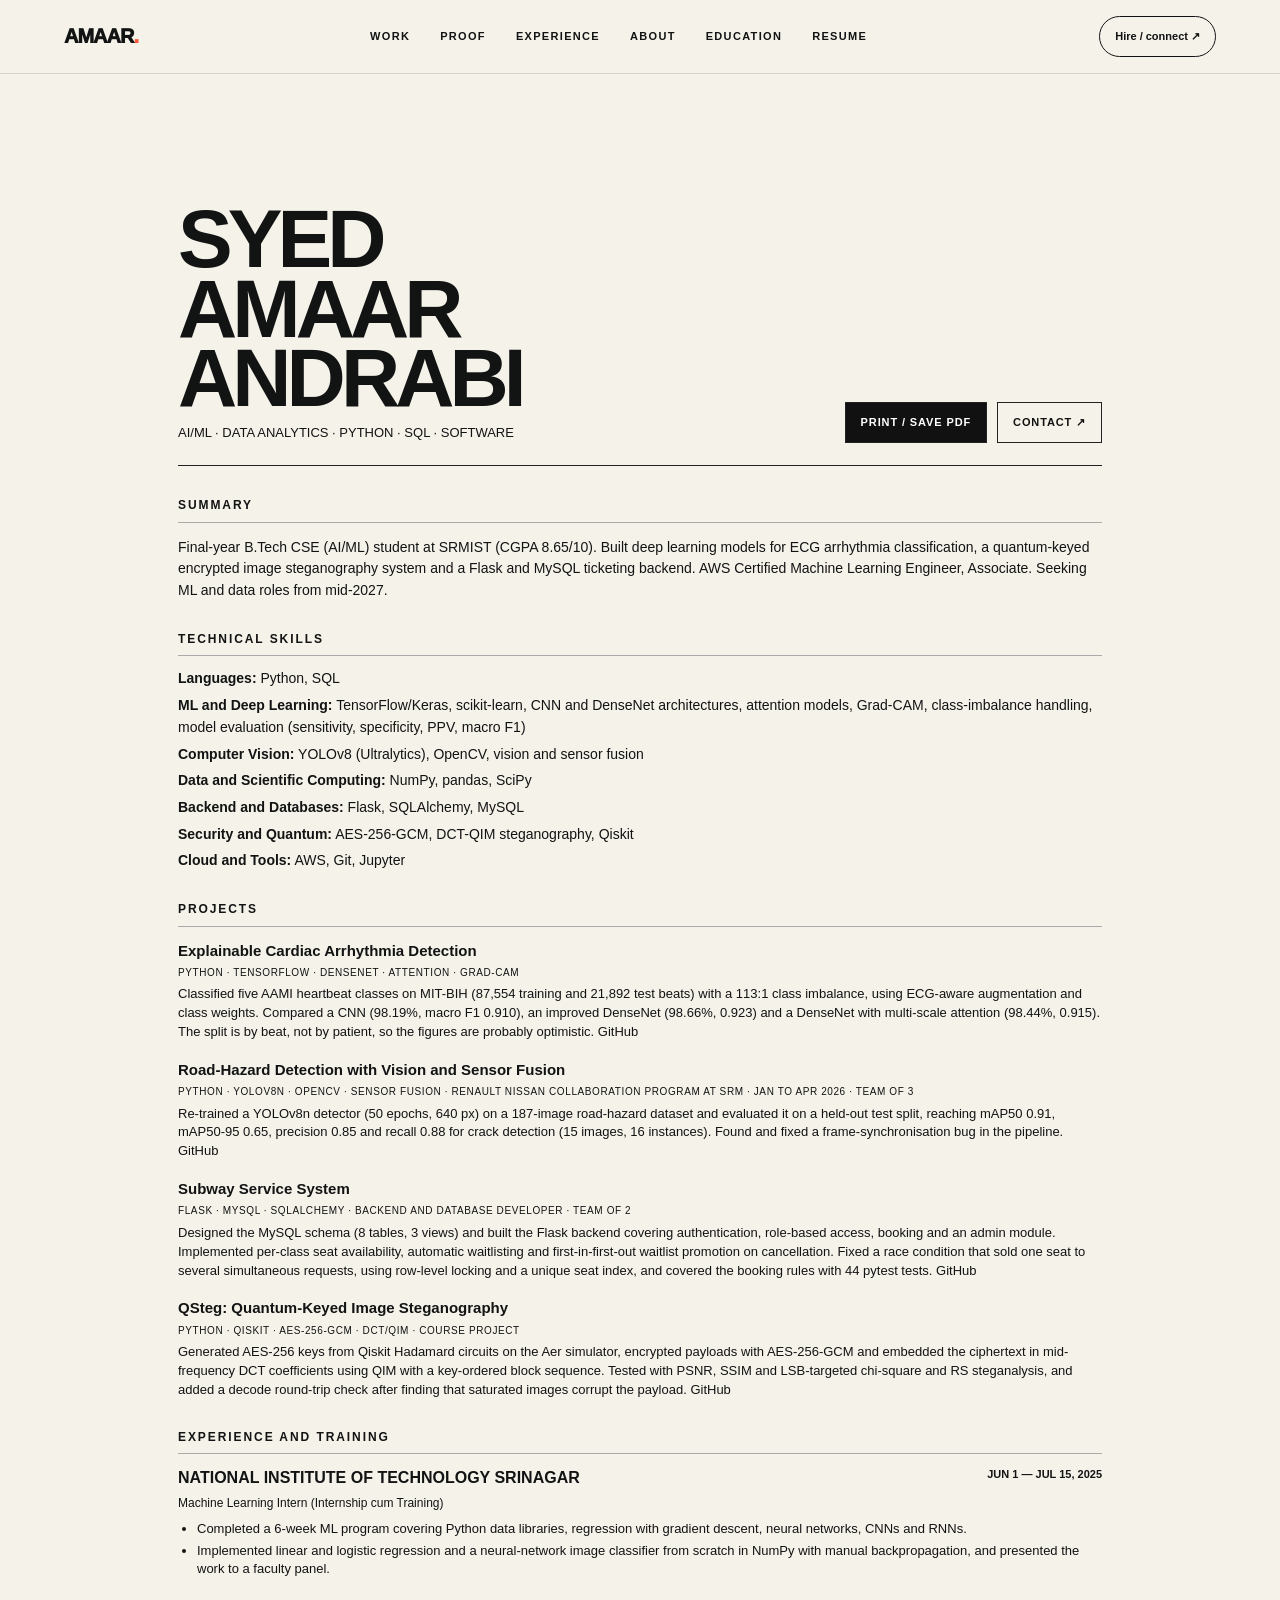
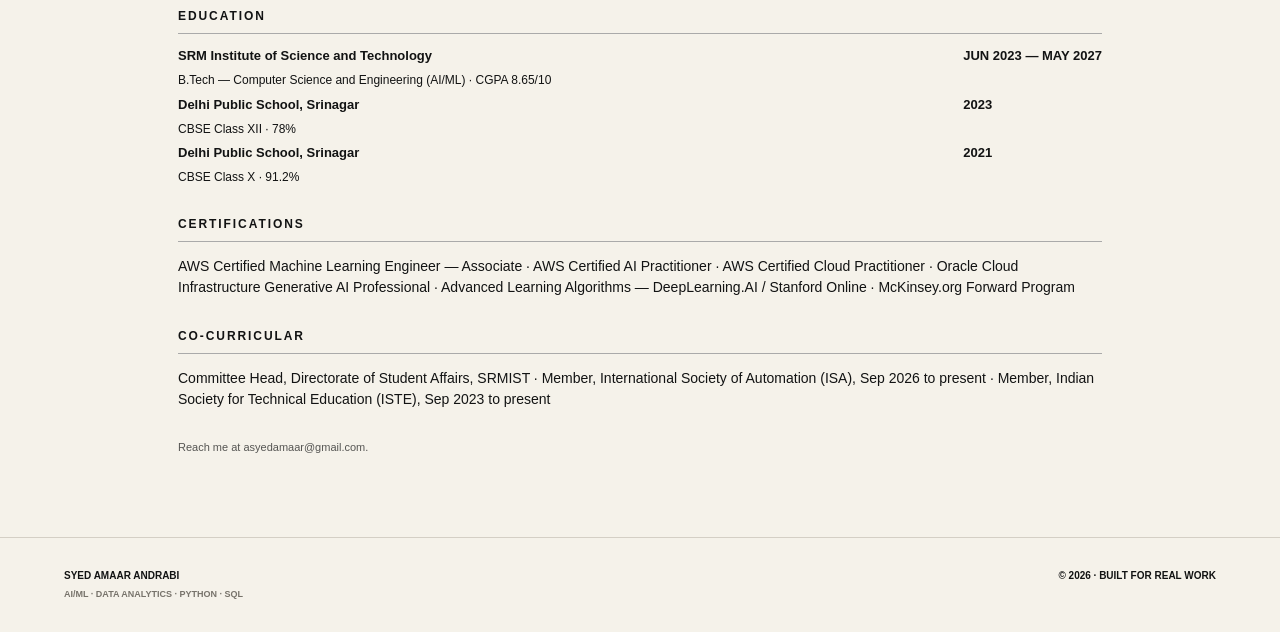
==== commit b26fa1ee: "Update project pages: Subway team size and concurrency fix, Road-Hazard dataset note Co-Authored-By:" ====
--- a/resume.html
+++ b/resume.html
@@ -21,7 +21,7 @@
 <section class="resume-section"><h2>PROJECTS</h2>
 <div class="resume-project"><h3>Explainable Cardiac Arrhythmia Detection</h3><div class="tech">PYTHON · TENSORFLOW · DENSENET · ATTENTION · GRAD-CAM</div><p>Classified five AAMI heartbeat classes on MIT-BIH (87,554 training and 21,892 test beats) with a 113:1 class imbalance, using ECG-aware augmentation and class weights. Compared a CNN (98.19%, macro F1 0.910), an improved DenseNet (98.66%, 0.923) and a DenseNet with multi-scale attention (98.44%, 0.915). The split is by beat, not by patient, so the figures are probably optimistic. <a href="https://github.com/asyedamaar-ops/Explainable-Deep-Learning-Based-Predictive-Modelling-for-Early-Detection-of-Cardiac-Arrhythmias">GitHub</a></p></div>
 <div class="resume-project"><h3>Road-Hazard Detection with Vision and Sensor Fusion</h3><div class="tech">PYTHON · YOLOV8N · OPENCV · SENSOR FUSION · RENAULT NISSAN COLLABORATION PROGRAM AT SRM · JAN TO APR 2026 · TEAM OF 3</div><p>Re-trained a YOLOv8n detector (50 epochs, 640 px) on a 187-image road-hazard dataset and evaluated it on a held-out test split, reaching mAP50 0.91, mAP50-95 0.65, precision 0.85 and recall 0.88 for crack detection (15 images, 16 instances). Found and fixed a frame-synchronisation bug in the pipeline. <a href="https://github.com/asyedamaar-ops/road-hazard-vision-sensor-fusion">GitHub</a></p></div>
-<div class="resume-project"><h3>Subway Service System</h3><div class="tech">FLASK · MYSQL · SQLALCHEMY · BACKEND AND DATABASE DEVELOPER · TEAM OF 3</div><p>Designed the MySQL schema (8 tables, 3 views) and built the Flask backend covering authentication, role-based access, booking and an admin module. Implemented per-class seat availability, automatic waitlisting and first-in-first-out waitlist promotion on cancellation. Seeded 2,580 daily schedules across 2 lines and 8 stations. <a href="https://github.com/asyedamaar-ops/subway-service-system">GitHub</a></p></div>
+<div class="resume-project"><h3>Subway Service System</h3><div class="tech">FLASK · MYSQL · SQLALCHEMY · BACKEND AND DATABASE DEVELOPER · TEAM OF 2</div><p>Designed the MySQL schema (8 tables, 3 views) and built the Flask backend covering authentication, role-based access, booking and an admin module. Implemented per-class seat availability, automatic waitlisting and first-in-first-out waitlist promotion on cancellation. Fixed a race condition that sold one seat to several simultaneous requests, using row-level locking and a unique seat index, and covered the booking rules with 44 pytest tests. <a href="https://github.com/asyedamaar-ops/subway-service-system">GitHub</a></p></div>
 <div class="resume-project"><h3>QSteg: Quantum-Keyed Image Steganography</h3><div class="tech">PYTHON · QISKIT · AES-256-GCM · DCT/QIM · COURSE PROJECT</div><p>Generated AES-256 keys from Qiskit Hadamard circuits on the Aer simulator, encrypted payloads with AES-256-GCM and embedded the ciphertext in mid-frequency DCT coefficients using QIM with a key-ordered block sequence. Tested with PSNR, SSIM and LSB-targeted chi-square and RS steganalysis, and added a decode round-trip check after finding that saturated images corrupt the payload. <a href="https://github.com/asyedamaar-ops/Quantum-Steganography">GitHub</a></p></div>
 </section>
 <section class="resume-section"><h2>EXPERIENCE AND TRAINING</h2>
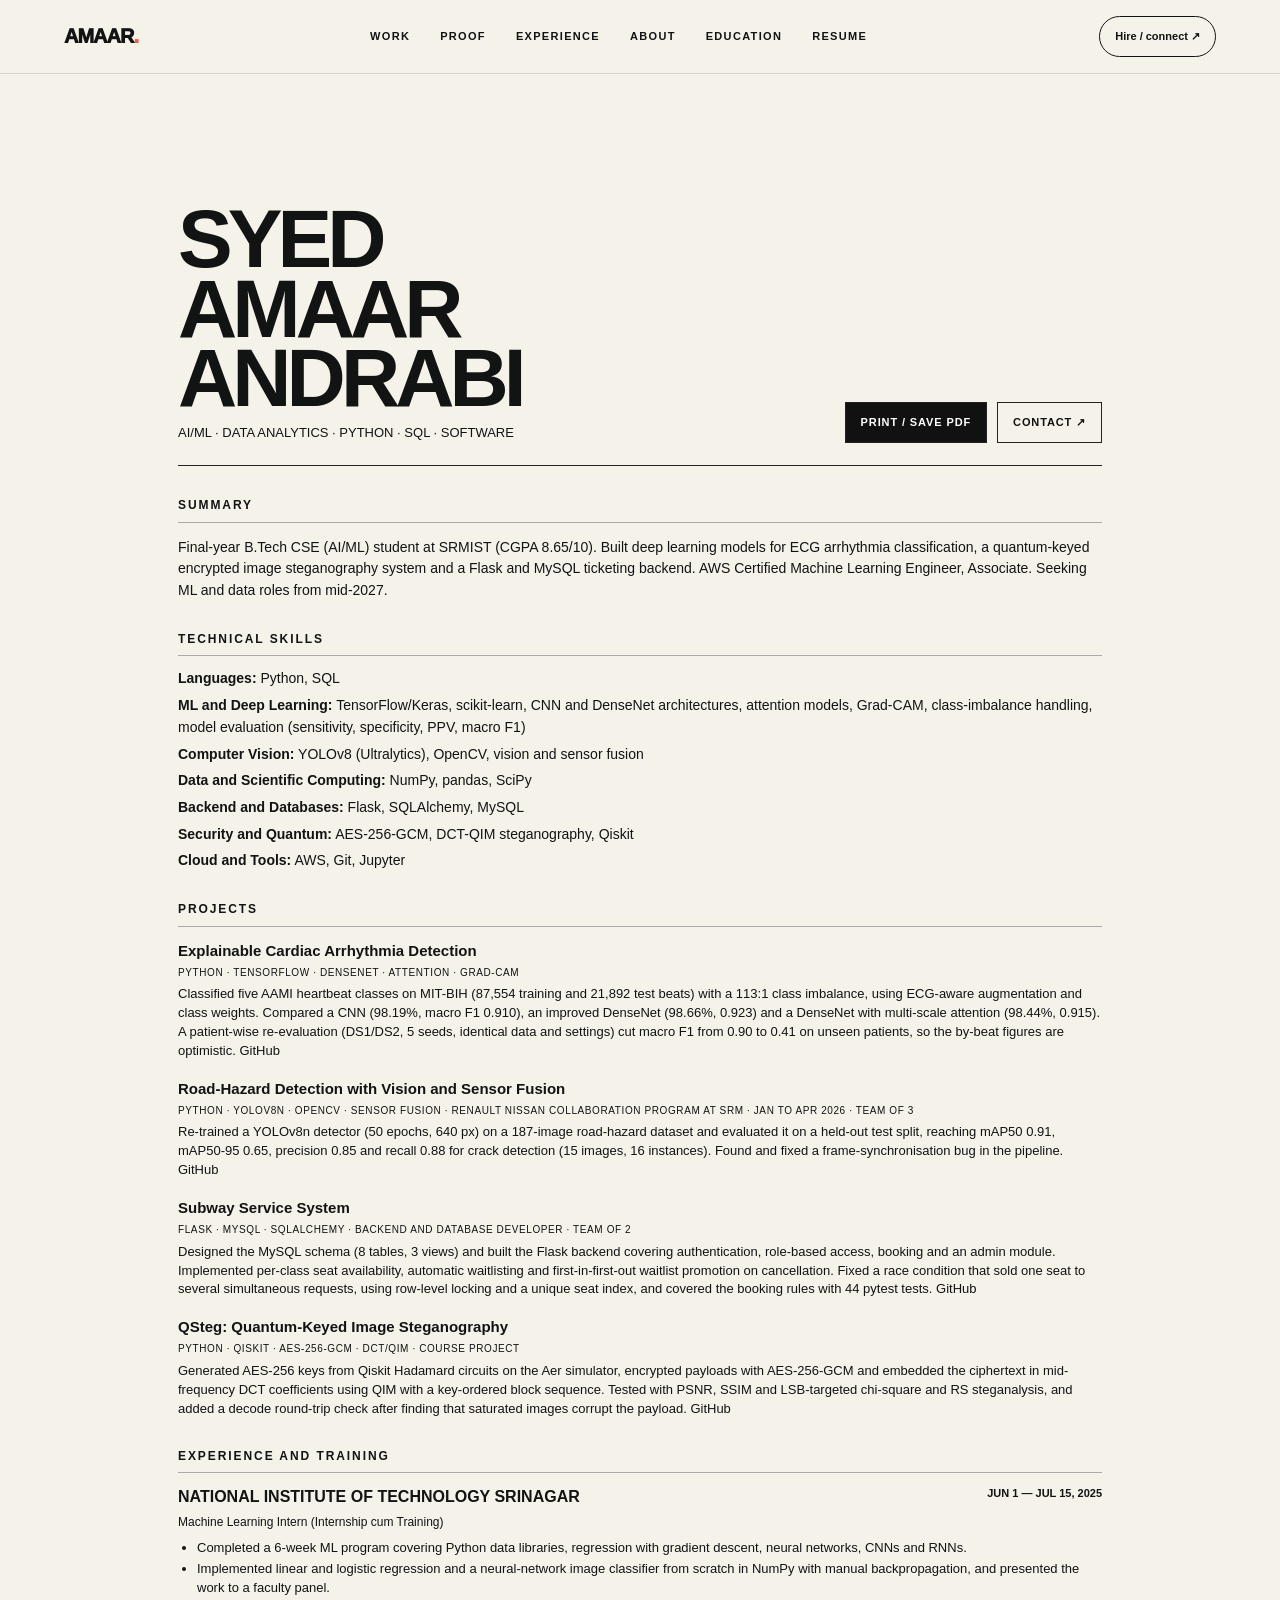
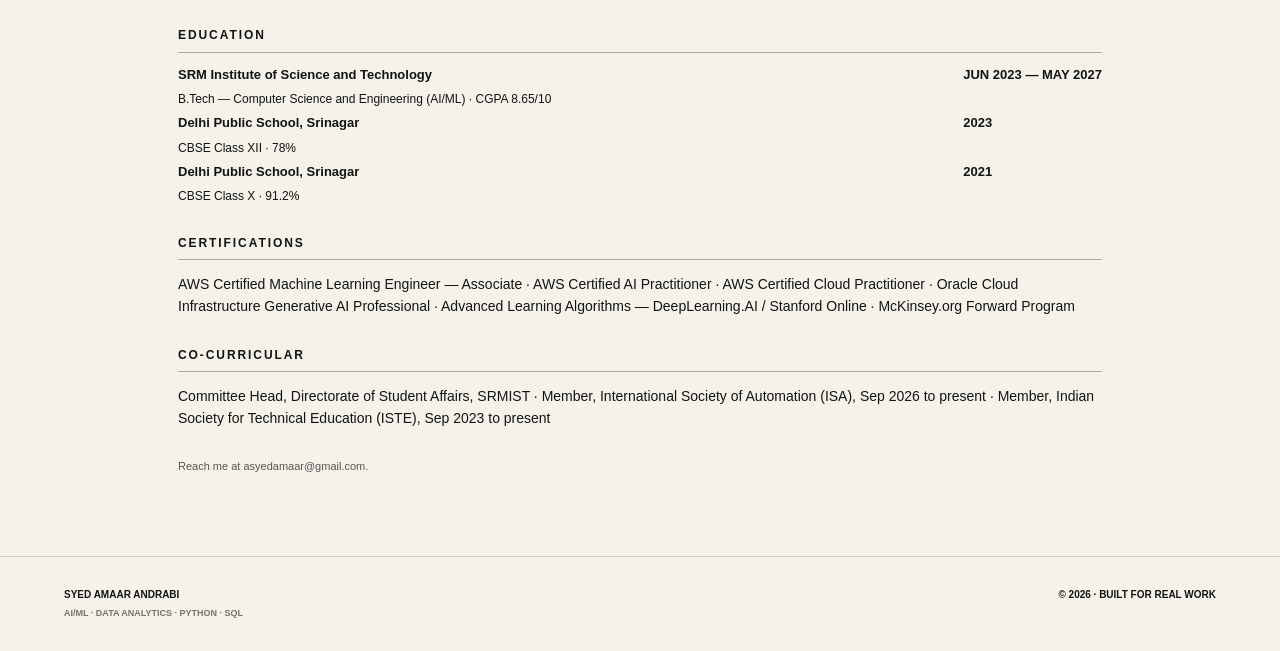
==== commit 2b14ba20: "Add the patient-wise re-evaluation to the cardiac pages Macro F1 falls from 0.90 to 0.41 on unseen p" ====
--- a/resume.html
+++ b/resume.html
@@ -19,7 +19,7 @@
 <section class="resume-section"><h2>SUMMARY</h2><p>Final-year B.Tech CSE (AI/ML) student at SRMIST (CGPA 8.65/10). Built deep learning models for ECG arrhythmia classification, a quantum-keyed encrypted image steganography system and a Flask and MySQL ticketing backend. AWS Certified Machine Learning Engineer, Associate. Seeking ML and data roles from mid-2027.</p></section>
 <section class="resume-section resume-skills"><h2>TECHNICAL SKILLS</h2><p><strong>Languages:</strong> Python, SQL</p><p><strong>ML and Deep Learning:</strong> TensorFlow/Keras, scikit-learn, CNN and DenseNet architectures, attention models, Grad-CAM, class-imbalance handling, model evaluation (sensitivity, specificity, PPV, macro F1)</p><p><strong>Computer Vision:</strong> YOLOv8 (Ultralytics), OpenCV, vision and sensor fusion</p><p><strong>Data and Scientific Computing:</strong> NumPy, pandas, SciPy</p><p><strong>Backend and Databases:</strong> Flask, SQLAlchemy, MySQL</p><p><strong>Security and Quantum:</strong> AES-256-GCM, DCT-QIM steganography, Qiskit</p><p><strong>Cloud and Tools:</strong> AWS, Git, Jupyter</p></section>
 <section class="resume-section"><h2>PROJECTS</h2>
-<div class="resume-project"><h3>Explainable Cardiac Arrhythmia Detection</h3><div class="tech">PYTHON · TENSORFLOW · DENSENET · ATTENTION · GRAD-CAM</div><p>Classified five AAMI heartbeat classes on MIT-BIH (87,554 training and 21,892 test beats) with a 113:1 class imbalance, using ECG-aware augmentation and class weights. Compared a CNN (98.19%, macro F1 0.910), an improved DenseNet (98.66%, 0.923) and a DenseNet with multi-scale attention (98.44%, 0.915). The split is by beat, not by patient, so the figures are probably optimistic. <a href="https://github.com/asyedamaar-ops/Explainable-Deep-Learning-Based-Predictive-Modelling-for-Early-Detection-of-Cardiac-Arrhythmias">GitHub</a></p></div>
+<div class="resume-project"><h3>Explainable Cardiac Arrhythmia Detection</h3><div class="tech">PYTHON · TENSORFLOW · DENSENET · ATTENTION · GRAD-CAM</div><p>Classified five AAMI heartbeat classes on MIT-BIH (87,554 training and 21,892 test beats) with a 113:1 class imbalance, using ECG-aware augmentation and class weights. Compared a CNN (98.19%, macro F1 0.910), an improved DenseNet (98.66%, 0.923) and a DenseNet with multi-scale attention (98.44%, 0.915). A patient-wise re-evaluation (DS1/DS2, 5 seeds, identical data and settings) cut macro F1 from 0.90 to 0.41 on unseen patients, so the by-beat figures are optimistic. <a href="https://github.com/asyedamaar-ops/Explainable-Deep-Learning-Based-Predictive-Modelling-for-Early-Detection-of-Cardiac-Arrhythmias">GitHub</a></p></div>
 <div class="resume-project"><h3>Road-Hazard Detection with Vision and Sensor Fusion</h3><div class="tech">PYTHON · YOLOV8N · OPENCV · SENSOR FUSION · RENAULT NISSAN COLLABORATION PROGRAM AT SRM · JAN TO APR 2026 · TEAM OF 3</div><p>Re-trained a YOLOv8n detector (50 epochs, 640 px) on a 187-image road-hazard dataset and evaluated it on a held-out test split, reaching mAP50 0.91, mAP50-95 0.65, precision 0.85 and recall 0.88 for crack detection (15 images, 16 instances). Found and fixed a frame-synchronisation bug in the pipeline. <a href="https://github.com/asyedamaar-ops/road-hazard-vision-sensor-fusion">GitHub</a></p></div>
 <div class="resume-project"><h3>Subway Service System</h3><div class="tech">FLASK · MYSQL · SQLALCHEMY · BACKEND AND DATABASE DEVELOPER · TEAM OF 2</div><p>Designed the MySQL schema (8 tables, 3 views) and built the Flask backend covering authentication, role-based access, booking and an admin module. Implemented per-class seat availability, automatic waitlisting and first-in-first-out waitlist promotion on cancellation. Fixed a race condition that sold one seat to several simultaneous requests, using row-level locking and a unique seat index, and covered the booking rules with 44 pytest tests. <a href="https://github.com/asyedamaar-ops/subway-service-system">GitHub</a></p></div>
 <div class="resume-project"><h3>QSteg: Quantum-Keyed Image Steganography</h3><div class="tech">PYTHON · QISKIT · AES-256-GCM · DCT/QIM · COURSE PROJECT</div><p>Generated AES-256 keys from Qiskit Hadamard circuits on the Aer simulator, encrypted payloads with AES-256-GCM and embedded the ciphertext in mid-frequency DCT coefficients using QIM with a key-ordered block sequence. Tested with PSNR, SSIM and LSB-targeted chi-square and RS steganalysis, and added a decode round-trip check after finding that saturated images corrupt the payload. <a href="https://github.com/asyedamaar-ops/Quantum-Steganography">GitHub</a></p></div>
